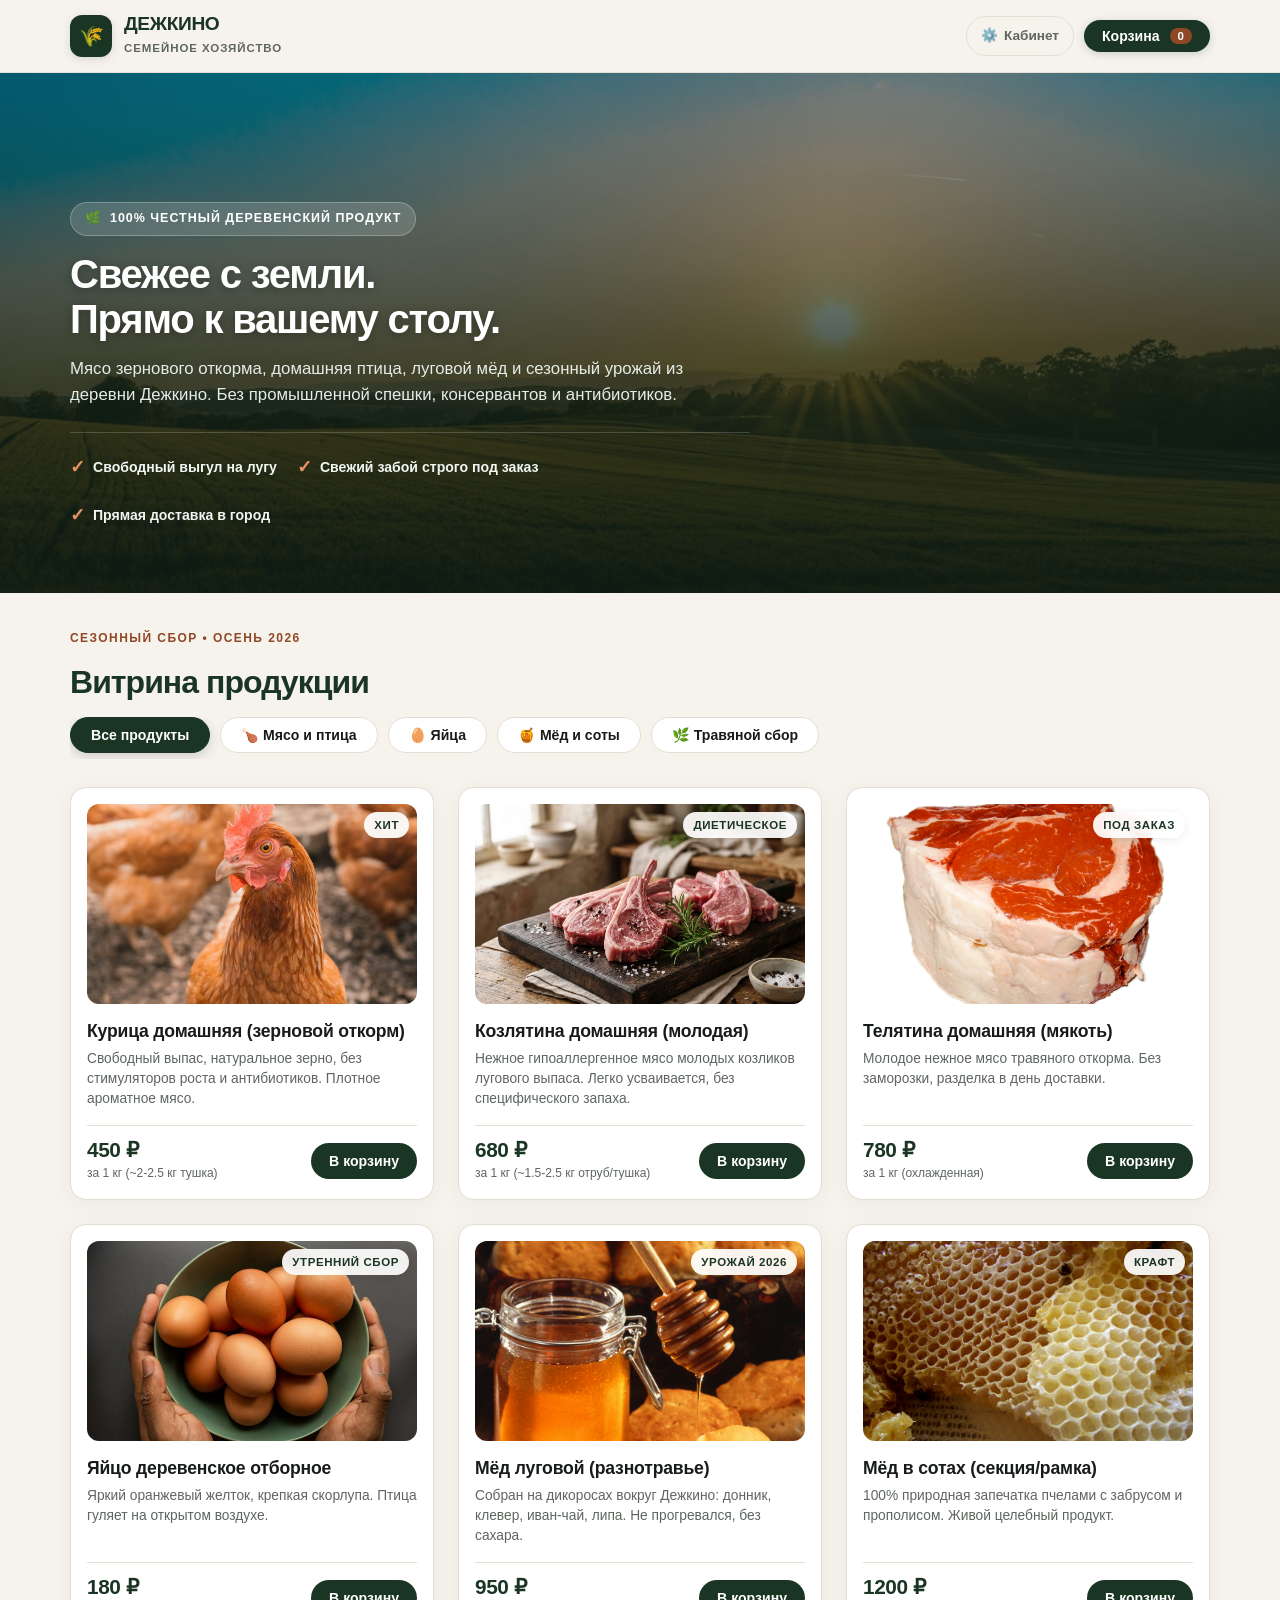
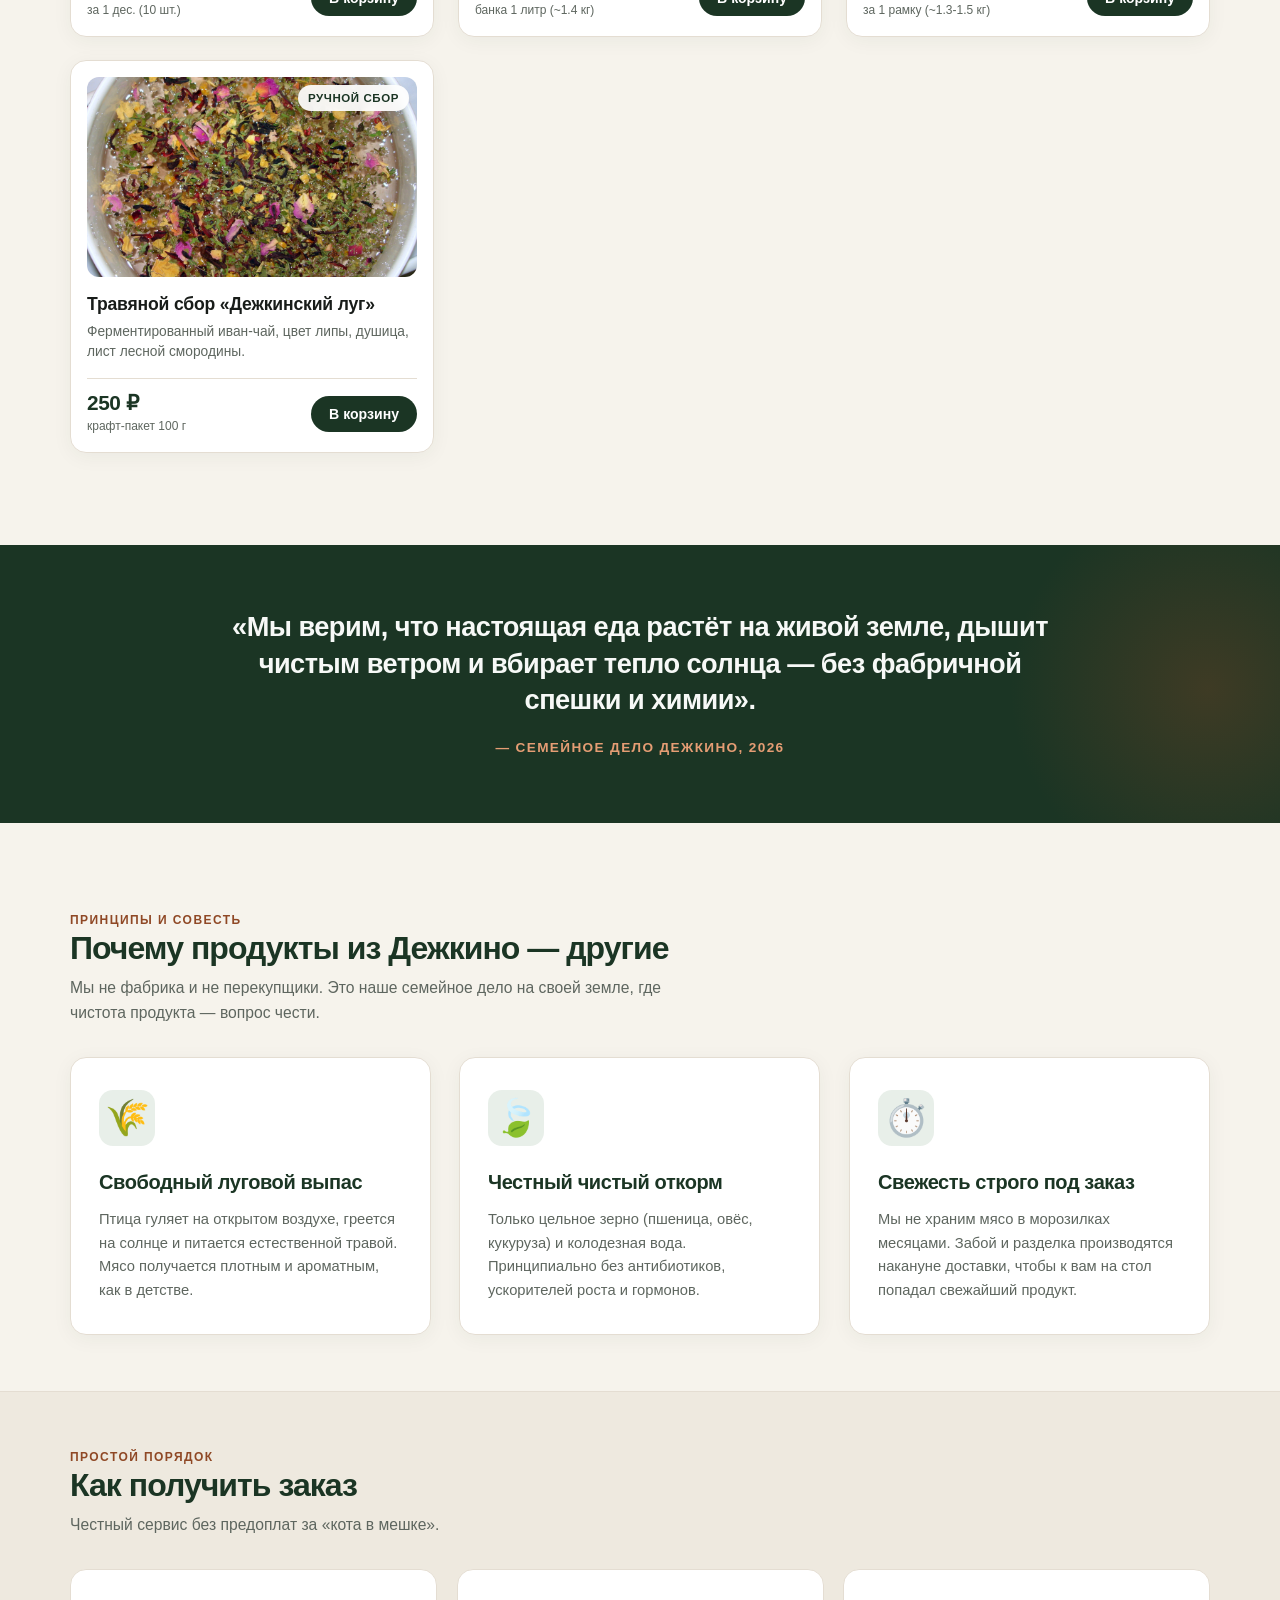
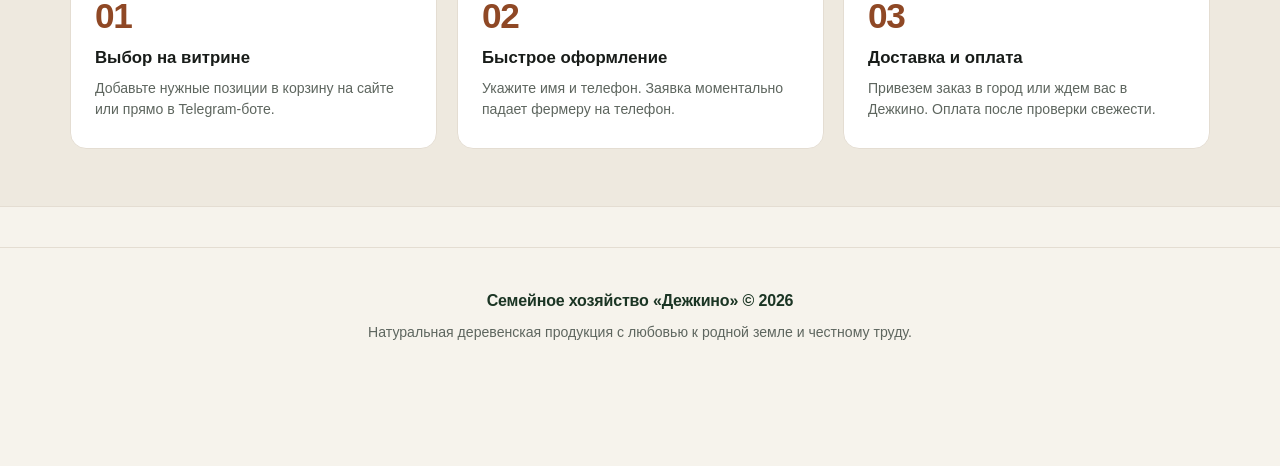
==== web/index.html @ b7413b67 "feat: launch Dezhkino MVP (Patagonia aesthetic, Telegram Mini App, Farmer Admin)" ====
<!DOCTYPE html>
<html lang="ru">
<head>
  <meta charset="UTF-8">
  <meta name="viewport" content="width=device-width, initial-scale=1.0, viewport-fit=cover">
  <title>Семейное хозяйство «Дежкино» — Натуральные фермерские продукты</title>
  
  <!-- Telegram WebApp SDK -->
  <script src="https://telegram.org/js/telegram-web-app.js"></script>

  <!-- Стили -->
  <link rel="stylesheet" href="css/style.css?v=3">
</head>
<body>

  <!-- Шапка -->
  <header class="header">
    <div class="container header-inner">
      <a href="#" class="logo">
        <div class="logo-icon">🌾</div>
        <div class="logo-text">
          <h1>Дежкино</h1>
          <span>Семейное хозяйство</span>
        </div>
      </a>

      <div class="header-actions">
        <a href="admin.html" class="header-admin-btn" title="Управление витриной (для владельца)">
          <span>⚙️</span>
          <span class="admin-btn-text">Кабинет</span>
        </a>

        <button id="headerCartBtn" class="header-cart-btn" aria-label="Открыть корзину">
          <span>Корзина</span>
          <span id="headerCartCount" class="cart-counter">0</span>
        </button>
      </div>
    </div>
  </header>

  <!-- Главный экран (Hero в стиле Patagonia: Full-bleed Edge-to-Edge) -->
  <section class="hero reveal">
    <div class="hero-card">
      <img src="images/hero-farm.jpg" alt="Фермерские просторы хозяйства Дежкино" class="hero-bg" loading="eager">
      <div class="hero-overlay"></div>
      <div class="container hero-container">
        <div class="hero-content">
          <div class="hero-tag">
            <span>🌿</span> 100% честный деревенский продукт
          </div>
          <h2 class="hero-title">Свежее с земли.<br>Прямо к вашему столу.</h2>
          <p class="hero-subtitle">
            Мясо зернового откорма, домашняя птица, луговой мёд и сезонный урожай из деревни Дежкино. 
            Без промышленной спешки, консервантов и антибиотиков.
          </p>

          <div class="hero-features">
            <div class="feature-pill">
              <span class="feature-icon">✓</span> Свободный выгул на лугу
            </div>
            <div class="feature-pill">
              <span class="feature-icon">✓</span> Свежий забой строго под заказ
            </div>
            <div class="feature-pill">
              <span class="feature-icon">✓</span> Прямая доставка в город
            </div>
          </div>
        </div>
      </div>
    </div>
  </section>

  <!-- Каталог продукции -->
  <main class="catalog-section">
    <div class="container">
      <div class="catalog-header reveal">
        <span class="section-label">Сезонный сбор • Осень 2026</span>
        <h2 class="section-title">Витрина продукции</h2>
        <nav id="categoriesNav" class="categories-nav" aria-label="Категории товаров">
          <!-- Генерируется через JS -->
        </nav>
      </div>

      <!-- Сетка карточек товаров -->
      <div id="productsGrid" class="products-grid">
        <!-- Генерируется через JS -->
      </div>
    </div>
  </main>

  <!-- Манифест Дежкино (Patagonia Activism Quote Banner) -->
  <section class="manifesto-section reveal">
    <div class="container">
      <div class="manifesto-inner">
        <blockquote class="manifesto-quote">
          «Мы верим, что настоящая еда растёт на живой земле, дышит чистым ветром и вбирает тепло солнца — без фабричной спешки и химии».
        </blockquote>
        <div class="manifesto-author">— Семейное дело Дежкино, 2026</div>
      </div>
    </div>
  </section>

  <!-- Секция ценностей и принципов -->
  <section class="story-section">
    <div class="container">
      <div class="reveal">
        <span class="section-label">Принципы и совесть</span>
        <h2 class="section-title">Почему продукты из Дежкино — другие</h2>
        <p style="color: var(--text-muted); max-width: 640px; margin-top: 8px; font-size: 0.98rem;">
          Мы не фабрика и не перекупщики. Это наше семейное дело на своей земле, где чистота продукта — вопрос чести.
        </p>
      </div>

      <div class="story-grid">
        <div class="story-card reveal reveal-delay-1">
          <div class="story-card-icon">🌾</div>
          <h3 class="story-card-title">Свободный луговой выпас</h3>
          <p class="story-card-text">
            Птица гуляет на открытом воздухе, греется на солнце и питается естественной травой. Мясо получается плотным и ароматным, как в детстве.
          </p>
        </div>

        <div class="story-card reveal reveal-delay-2">
          <div class="story-card-icon">🍃</div>
          <h3 class="story-card-title">Честный чистый откорм</h3>
          <p class="story-card-text">
            Только цельное зерно (пшеница, овёс, кукуруза) и колодезная вода. Принципиально без антибиотиков, ускорителей роста и гормонов.
          </p>
        </div>

        <div class="story-card reveal reveal-delay-3">
          <div class="story-card-icon">⏱️</div>
          <h3 class="story-card-title">Свежесть строго под заказ</h3>
          <p class="story-card-text">
            Мы не храним мясо в морозилках месяцами. Забой и разделка производятся накануне доставки, чтобы к вам на стол попадал свежайший продукт.
          </p>
        </div>
      </div>
    </div>
  </section>

  <!-- Секция шагов заказа -->
  <section class="story-section" style="background: var(--bg-surface-warm); border-top: 1px solid var(--border-subtle); border-bottom: 1px solid var(--border-subtle);">
    <div class="container">
      <div class="reveal">
        <span class="section-label">Простой порядок</span>
        <h2 class="section-title">Как получить заказ</h2>
        <p style="color: var(--text-muted); max-width: 620px; margin-top: 8px; font-size: 0.98rem;">
          Честный сервис без предоплат за «кота в мешке».
        </p>
      </div>

      <div class="steps-grid">
        <div class="step-card reveal reveal-delay-1">
          <div class="step-number">01</div>
          <h3 class="step-title">Выбор на витрине</h3>
          <p class="step-desc">Добавьте нужные позиции в корзину на сайте или прямо в Telegram-боте.</p>
        </div>

        <div class="step-card reveal reveal-delay-2">
          <div class="step-number">02</div>
          <h3 class="step-title">Быстрое оформление</h3>
          <p class="step-desc">Укажите имя и телефон. Заявка моментально падает фермеру на телефон.</p>
        </div>

        <div class="step-card reveal reveal-delay-3">
          <div class="step-number">03</div>
          <h3 class="step-title">Доставка и оплата</h3>
          <p class="step-desc">Привезем заказ в город или ждем вас в Дежкино. Оплата после проверки свежести.</p>
        </div>
      </div>
    </div>
  </section>

  <!-- Футер -->
  <footer style="margin-top: 40px; border-top: 1px solid var(--border-subtle); padding: 40px 0 32px; text-align: center; color: var(--text-muted); font-size: 0.88rem;">
    <div class="container">
      <p style="font-weight: 800; font-size: 1rem; color: var(--color-forest); margin-bottom: 8px; letter-spacing: -0.01em;">Семейное хозяйство «Дежкино» © 2026</p>
      <p>Натуральная деревенская продукция с любовью к родной земле и честному труду.</p>
    </div>
  </footer>

  <!-- Плавающая полоса корзины для мобильных -->
  <div id="stickyCartBar" class="sticky-cart-bar">
    <div class="sticky-cart-info">
      <span id="stickyCartItems" class="sticky-cart-title">0 товаров</span>
      <span class="sticky-cart-meta">Нажмите, чтобы оформить</span>
    </div>
    <div id="stickyCartTotal" class="sticky-cart-action">
      0 ₽ →
    </div>
  </div>

  <!-- Модальное окно корзины и заказа -->
  <div id="cartModal" class="modal-overlay">
    <div class="modal-content">
      <div class="modal-header">
        <h3 class="modal-title">Ваш заказ</h3>
        <button id="modalCloseBtn" class="modal-close" aria-label="Закрыть">&times;</button>
      </div>

      <div class="modal-body">
        <div style="font-size: 0.8rem; color: #224229; background: #eaf1eb; border: 1px solid #d0e2d3; padding: 10px 14px; border-radius: var(--radius-sm); margin-bottom: 16px; line-height: 1.4;">
          ⚖️ <b>Весовой товар:</b> итоговая стоимость птицы и мяса рассчитывается при взвешивании перед доставкой. Оплата строго по факту получения!
        </div>

        <div id="cartItemsList" class="cart-items-list">
          <!-- Список выбранных позиций -->
        </div>

        <form id="checkoutForm" class="checkout-form">
          <div class="form-group">
            <label for="clientName">Ваше имя</label>
            <input type="text" id="clientName" class="form-input" placeholder="Как к вам обращаться" required>
          </div>

          <div class="form-group">
            <label for="clientPhone">Телефон для связи</label>
            <input type="tel" id="clientPhone" inputmode="tel" class="form-input" placeholder="+7 (___) ___-__-__" required>
          </div>

          <div class="form-group">
            <label for="clientAddress">Адрес доставки или самовывоз</label>
            <input type="text" id="clientAddress" class="form-input" placeholder="Город, улица, дом (или самовывоз из Дежкино)" required>
          </div>

          <div class="form-group">
            <label for="clientComment">Комментарий или пожелания</label>
            <input type="text" id="clientComment" class="form-input" placeholder="Например: разделать на части, привезти в субботу">
          </div>
        </form>
      </div>

      <div class="modal-footer">
        <div class="cart-total-row">
          <span>Сумма заказа:</span>
          <span id="cartModalTotal" style="color: var(--color-forest);">0 ₽</span>
        </div>
        <button type="submit" form="checkoutForm" class="submit-order-btn">
          Подтвердить заказ
        </button>
      </div>
    </div>
  </div>

  <!-- Модальное окно успешного заказа -->
  <div id="successModal" class="modal-overlay">
    <div class="modal-content" style="max-width: 440px; text-align: center; padding: 32px 24px;">
      <div style="font-size: 56px; margin-bottom: 12px;">🎉</div>
      <h3 style="font-size: 1.4rem; font-weight: 800; color: var(--color-forest); margin-bottom: 8px;">Заказ успешно принят!</h3>
      <p style="color: var(--text-muted); font-size: 0.92rem; line-height: 1.5; margin-bottom: 20px;">
        Спасибо, <b id="successClientName">клиент</b>!<br>
        Ваша заявка на сумму ориентировочно <b id="successOrderTotal" style="color: var(--color-forest);">0 ₽</b> передана в хозяйство «Дежкино». Мы свяжемся с вами для подтверждения времени доставки.
      </p>
      <button onclick="document.getElementById('successModal').classList.remove('open')" class="submit-order-btn" style="width: 100%;">
        Отлично, понятно
      </button>
    </div>
  </div>

  <!-- Скрипты -->
  <script src="js/products.js?v=9"></script>
  <script src="js/app.js?v=9"></script>
</body>
</html>
---- web/css/style.css ----
/* ==========================================================================
   Хозяйство Дежкино — Patagonia Inspired Craft Earth UI
   Стиль: Натуральный, кинематографичный, премиальный крафт.
   Цвета: Мягкие землистые, льняные, глубокий хвойный, теплый каштан/терракота.
   ========================================================================== */

:root {
  /* Палитра в стиле Patagonia / Earth Minimal */
  --bg-primary: #f6f3ec;          /* Теплый лен / пергамент */
  --bg-surface: #ffffff;          /* Чистый молочный для карточек */
  --bg-surface-warm: #eee9df;     /* Мягкий песочный акцент */
  --bg-surface-tint: #e8efe9;     /* Светло-хвойный оттенок */

  --color-forest: #1b3524;        /* Глубокий патагонийский еловый */
  --color-forest-dark: #122418;   /* Темная чаща */
  --color-forest-light: #2c543a;
  
  --color-earth: #8f4825;         /* Натуральная терракота / глина */
  --color-earth-hover: #75391c;
  
  --text-main: #181c19;           /* Мягкий графитовый (не ядовито-черный) */
  --text-muted: #5e665f;          /* Приглушенный полевой серо-зеленый */
  --text-light: #8d968e;

  --border-subtle: #e4ddd2;       /* Деликатные естественные границы */
  --border-focus: #1b3524;

  --radius-sm: 8px;
  --radius-md: 16px;
  --radius-lg: 24px;
  --radius-full: 9999px;

  --shadow-subtle: 0 4px 20px rgba(27, 53, 36, 0.05);
  --shadow-hover: 0 12px 32px rgba(27, 53, 36, 0.10);
  --shadow-modal: 0 24px 60px rgba(18, 36, 24, 0.22);

  --font-sans: -apple-system, BlinkMacSystemFont, "Segoe UI", Roboto, "Helvetica Neue", Arial, sans-serif;
  --ease-patagonia: cubic-bezier(0.16, 1, 0.3, 1);
  --duration-smooth: 0.5s;
}

/* Telegram theme compatibility */
body.in-telegram {
  --bg-primary: var(--tg-theme-bg-color, #f6f3ec);
  --text-main: var(--tg-theme-text-color, #181c19);
  --bg-surface: var(--tg-theme-secondary-bg-color, #ffffff);
}

* {
  box-sizing: border-box;
  margin: 0;
  padding: 0;
}

html {
  scroll-behavior: smooth;
}

body {
  font-family: var(--font-sans);
  background-color: var(--bg-primary);
  color: var(--text-main);
  line-height: 1.6;
  -webkit-font-smoothing: antialiased;
  padding-bottom: 90px;
  overflow-x: hidden;
}

.container {
  width: 100%;
  max-width: 1180px;
  margin: 0 auto;
  padding: 0 20px;
}

/* --------------------------------------------------------------------------
   Плавные анимации выскакивания (Scroll Reveal в стиле Patagonia)
   -------------------------------------------------------------------------- */
.reveal {
  opacity: 0;
  transform: translateY(28px);
  transition: opacity var(--duration-smooth) var(--ease-patagonia), 
              transform var(--duration-smooth) var(--ease-patagonia);
  will-change: opacity, transform;
}

.reveal.is-visible {
  opacity: 1;
  transform: translateY(0);
}

.reveal-delay-1 { transition-delay: 0.08s; }
.reveal-delay-2 { transition-delay: 0.16s; }
.reveal-delay-3 { transition-delay: 0.24s; }

/* --------------------------------------------------------------------------
   Шапка (Минималистичная, полупрозрачная со стеклянным размытием)
   -------------------------------------------------------------------------- */
.header {
  position: sticky;
  top: 0;
  z-index: 50;
  background: rgba(246, 243, 236, 0.88);
  backdrop-filter: blur(12px);
  -webkit-backdrop-filter: blur(12px);
  border-bottom: 1px solid rgba(228, 221, 210, 0.8);
  transition: all 0.3s ease;
}

.header-inner {
  display: flex;
  align-items: center;
  justify-content: space-between;
  height: 72px;
}

.logo {
  display: flex;
  align-items: center;
  gap: 12px;
  text-decoration: none;
  color: inherit;
  transition: transform 0.2s ease;
}

.logo:hover {
  transform: scale(1.01);
}

.logo-icon {
  width: 42px;
  height: 42px;
  background: var(--color-forest);
  color: #fff;
  border-radius: 12px;
  display: flex;
  align-items: center;
  justify-content: center;
  font-size: 20px;
  box-shadow: 0 2px 8px rgba(27, 53, 36, 0.15);
}

.logo-text h1 {
  font-size: 1.2rem;
  font-weight: 800;
  letter-spacing: -0.02em;
  color: var(--color-forest);
  line-height: 1.1;
  text-transform: uppercase;
}

.logo-text span {
  font-size: 0.72rem;
  font-weight: 600;
  color: var(--text-muted);
  text-transform: uppercase;
  letter-spacing: 0.08em;
}

.header-actions {
  display: flex;
  align-items: center;
  gap: 10px;
}

.header-admin-btn {
  background: transparent;
  border: 1px solid var(--border-subtle);
  border-radius: var(--radius-full);
  padding: 8px 14px;
  display: flex;
  align-items: center;
  gap: 6px;
  text-decoration: none;
  font-weight: 600;
  font-size: 0.85rem;
  color: var(--text-muted);
  transition: all 0.2s ease;
}

.header-admin-btn:hover {
  color: var(--color-forest);
  border-color: var(--color-forest);
  background: var(--bg-surface-warm);
}

.header-cart-btn {
  background: var(--color-forest);
  color: #ffffff;
  border: none;
  border-radius: var(--radius-full);
  padding: 8px 18px;
  display: flex;
  align-items: center;
  gap: 10px;
  cursor: pointer;
  font-weight: 700;
  font-size: 0.88rem;
  transition: all 0.25s var(--ease-patagonia);
  box-shadow: 0 2px 8px rgba(27, 53, 36, 0.2);
}

.header-cart-btn:hover {
  background: var(--color-forest-dark);
  transform: translateY(-1px);
  box-shadow: 0 4px 12px rgba(27, 53, 36, 0.28);
}

.cart-counter {
  background: var(--color-earth);
  color: #fff;
  font-size: 0.72rem;
  font-weight: 800;
  padding: 2px 8px;
  border-radius: var(--radius-full);
}

/* --------------------------------------------------------------------------
   Hero Section (Patagonia Full-bleed Edge-to-Edge Banner)
   -------------------------------------------------------------------------- */
.hero {
  padding: 0;
  margin: 0;
  width: 100%;
}

.hero-card {
  position: relative;
  border-radius: 0;
  overflow: hidden;
  min-height: 520px;
  display: flex;
  align-items: flex-end;
  padding: 80px 0 64px;
  box-shadow: none;
  width: 100%;
}

.hero-container {
  position: relative;
  z-index: 2;
  width: 100%;
}

.hero-bg {
  position: absolute;
  inset: 0;
  width: 100%;
  height: 100%;
  object-fit: cover;
  transition: transform 1.2s var(--ease-patagonia);
}

.hero-card:hover .hero-bg {
  transform: scale(1.03);
}

.hero-overlay {
  position: absolute;
  inset: 0;
  background: linear-gradient(
    180deg, 
    rgba(18, 36, 24, 0.25) 0%, 
    rgba(18, 36, 24, 0.75) 55%, 
    rgba(14, 28, 19, 0.94) 100%
  );
}

.hero-content {
  position: relative;
  z-index: 2;
  color: #ffffff;
  max-width: 680px;
}

.hero-tag {
  display: inline-flex;
  align-items: center;
  gap: 8px;
  background: rgba(255, 255, 255, 0.15);
  backdrop-filter: blur(8px);
  border: 1px solid rgba(255, 255, 255, 0.25);
  padding: 6px 14px;
  border-radius: var(--radius-full);
  font-size: 0.78rem;
  font-weight: 700;
  text-transform: uppercase;
  letter-spacing: 0.08em;
  margin-bottom: 16px;
}

.hero-title {
  font-size: 2.5rem;
  font-weight: 900;
  line-height: 1.12;
  letter-spacing: -0.03em;
  margin-bottom: 14px;
  text-shadow: 0 2px 10px rgba(0, 0, 0, 0.3);
}

.hero-subtitle {
  font-size: 1.05rem;
  color: #e4ece6;
  line-height: 1.55;
  margin-bottom: 24px;
  font-weight: 400;
}

.hero-features {
  display: flex;
  flex-wrap: wrap;
  gap: 20px;
  border-top: 1px solid rgba(255, 255, 255, 0.18);
  padding-top: 20px;
}

.feature-pill {
  display: flex;
  align-items: center;
  gap: 8px;
  font-size: 0.88rem;
  font-weight: 600;
  color: #f1f6f2;
}

.feature-icon {
  color: #e89567;
  font-size: 1.1rem;
}

/* --------------------------------------------------------------------------
   Каталог продукции (Элегантная сетка карточек)
   -------------------------------------------------------------------------- */
.catalog-section {
  padding: 36px 0 60px;
}

.catalog-header {
  display: flex;
  flex-direction: column;
  gap: 16px;
  margin-bottom: 28px;
}

.section-label {
  font-size: 0.75rem;
  font-weight: 800;
  text-transform: uppercase;
  letter-spacing: 0.12em;
  color: var(--color-earth);
  display: block;
}

.section-title {
  font-size: 2rem;
  font-weight: 900;
  letter-spacing: -0.03em;
  color: var(--color-forest);
  line-height: 1.15;
}

.categories-nav {
  display: flex;
  gap: 10px;
  overflow-x: auto;
  padding-bottom: 6px;
  scrollbar-width: none;
}
.categories-nav::-webkit-scrollbar { display: none; }

.category-btn {
  background: var(--bg-surface);
  border: 1px solid var(--border-subtle);
  color: var(--text-main);
  padding: 9px 20px;
  border-radius: var(--radius-full);
  font-size: 0.88rem;
  font-weight: 700;
  white-space: nowrap;
  cursor: pointer;
  transition: all 0.25s var(--ease-patagonia);
}

.category-btn:hover {
  border-color: var(--color-forest);
  background: var(--bg-surface-warm);
}

.category-btn.active {
  background: var(--color-forest);
  color: #ffffff;
  border-color: var(--color-forest);
  box-shadow: 0 4px 12px rgba(27, 53, 36, 0.18);
}

/* Сетка карточек */
.products-grid {
  display: grid;
  grid-template-columns: repeat(auto-fill, minmax(270px, 1fr));
  gap: 24px;
}

.product-card {
  background: var(--bg-surface);
  border: 1px solid var(--border-subtle);
  border-radius: var(--radius-md);
  padding: 16px;
  display: flex;
  flex-direction: column;
  transition: all 0.35s var(--ease-patagonia);
  position: relative;
  box-shadow: var(--shadow-subtle);
}

.product-card:hover {
  transform: translateY(-4px);
  box-shadow: var(--shadow-hover);
  border-color: #cbcfc9;
}

.product-badge {
  position: absolute;
  top: 24px;
  right: 24px;
  background: rgba(255, 255, 255, 0.92);
  backdrop-filter: blur(6px);
  color: var(--color-forest);
  font-size: 0.72rem;
  font-weight: 800;
  text-transform: uppercase;
  letter-spacing: 0.05em;
  padding: 4px 10px;
  border-radius: var(--radius-full);
  box-shadow: 0 2px 8px rgba(0,0,0,0.08);
  z-index: 5;
}

.product-visual {
  height: 200px;
  background: var(--bg-surface-warm);
  border-radius: 12px;
  overflow: hidden;
  position: relative;
  margin-bottom: 16px;
}

.product-visual img {
  width: 100%;
  height: 100%;
  object-fit: cover;
  transition: transform 0.6s var(--ease-patagonia);
}

.product-card:hover .product-visual img {
  transform: scale(1.05);
}

.product-title {
  font-size: 1.1rem;
  font-weight: 800;
  color: var(--text-main);
  letter-spacing: -0.01em;
  margin-bottom: 6px;
  line-height: 1.3;
}

.product-desc {
  font-size: 0.86rem;
  color: var(--text-muted);
  line-height: 1.45;
  margin-bottom: 16px;
  flex-grow: 1;
}

.product-footer {
  display: flex;
  align-items: center;
  justify-content: space-between;
  border-top: 1px solid var(--border-subtle);
  padding-top: 14px;
  margin-top: auto;
}

.product-price {
  display: flex;
  flex-direction: column;
}

.price-val {
  font-size: 1.3rem;
  font-weight: 900;
  color: var(--color-forest);
  line-height: 1;
  letter-spacing: -0.02em;
}

.price-unit {
  font-size: 0.75rem;
  color: var(--text-muted);
  margin-top: 3px;
  font-weight: 500;
}

.add-to-cart-btn {
  background: var(--color-forest);
  color: #fff;
  border: none;
  padding: 10px 18px;
  border-radius: var(--radius-full);
  font-weight: 700;
  font-size: 0.88rem;
  cursor: pointer;
  transition: all 0.25s var(--ease-patagonia);
}

.add-to-cart-btn:hover {
  background: var(--color-forest-dark);
  transform: scale(1.02);
}

.qty-control {
  display: none;
  align-items: center;
  background: var(--bg-surface-warm);
  border-radius: var(--radius-full);
  padding: 3px 6px;
  gap: 6px;
}

.qty-control.active {
  display: flex;
}

.qty-btn {
  width: 28px;
  height: 28px;
  background: var(--bg-surface);
  border: 1px solid var(--border-subtle);
  border-radius: 50%;
  font-weight: 700;
  font-size: 1rem;
  cursor: pointer;
  display: flex;
  align-items: center;
  justify-content: center;
  transition: all 0.15s ease;
}

.qty-btn:hover {
  background: var(--color-forest);
  color: #fff;
  border-color: var(--color-forest);
}

.qty-val {
  min-width: 24px;
  text-align: center;
  font-weight: 800;
  font-size: 0.95rem;
  color: var(--color-forest);
}

/* --------------------------------------------------------------------------
   Манифест Дежкино (Patagonia Activism Quote Banner)
   -------------------------------------------------------------------------- */
.manifesto-section {
  background: var(--color-forest);
  color: #ffffff;
  padding: 64px 0;
  position: relative;
  overflow: hidden;
  margin: 32px 0;
}

.manifesto-section::before {
  content: "";
  position: absolute;
  top: -20%;
  right: -10%;
  width: 400px;
  height: 400px;
  background: radial-gradient(circle, rgba(143, 72, 37, 0.3) 0%, transparent 70%);
  pointer-events: none;
}

.manifesto-inner {
  max-width: 840px;
  margin: 0 auto;
  text-align: center;
  position: relative;
  z-index: 2;
}

.manifesto-quote {
  font-size: 1.7rem;
  font-weight: 800;
  line-height: 1.35;
  letter-spacing: -0.02em;
  margin-bottom: 18px;
  color: #f7f9f7;
}

.manifesto-author {
  font-size: 0.85rem;
  font-weight: 700;
  text-transform: uppercase;
  letter-spacing: 0.1em;
  color: #e59d74;
}

/* --------------------------------------------------------------------------
   Секция «Ценности и Принципы» (Редакционный стиль Patagonia)
   -------------------------------------------------------------------------- */
.story-section {
  padding: 56px 0;
}

.story-grid {
  display: grid;
  grid-template-columns: repeat(auto-fit, minmax(300px, 1fr));
  gap: 28px;
  margin-top: 32px;
}

.story-card {
  background: var(--bg-surface);
  border: 1px solid var(--border-subtle);
  border-radius: var(--radius-md);
  padding: 32px 28px;
  transition: all 0.35s var(--ease-patagonia);
  box-shadow: var(--shadow-subtle);
  display: flex;
  flex-direction: column;
}

.story-card:hover {
  transform: translateY(-4px);
  box-shadow: var(--shadow-hover);
  border-color: var(--color-forest);
}

.story-card-icon {
  font-size: 36px;
  width: 56px;
  height: 56px;
  background: var(--bg-surface-tint);
  border-radius: 14px;
  display: flex;
  align-items: center;
  justify-content: center;
  margin-bottom: 20px;
}

.story-card-title {
  font-size: 1.25rem;
  font-weight: 800;
  color: var(--color-forest);
  margin-bottom: 10px;
  letter-spacing: -0.02em;
}

.story-card-text {
  font-size: 0.92rem;
  color: var(--text-muted);
  line-height: 1.6;
}

/* Шаги получения заказа */
.steps-grid {
  display: grid;
  grid-template-columns: repeat(auto-fit, minmax(260px, 1fr));
  gap: 20px;
  margin-top: 32px;
}

.step-card {
  background: var(--bg-surface);
  border: 1px solid var(--border-subtle);
  border-radius: var(--radius-md);
  padding: 28px 24px;
  transition: all 0.3s ease;
}

.step-card:hover {
  border-color: var(--color-earth);
  transform: translateY(-2px);
}

.step-number {
  font-size: 2.2rem;
  font-weight: 900;
  color: var(--color-earth);
  line-height: 1;
  margin-bottom: 12px;
  letter-spacing: -0.04em;
}

.step-title {
  font-weight: 800;
  font-size: 1.05rem;
  color: var(--text-main);
  margin-bottom: 6px;
}

.step-desc {
  font-size: 0.88rem;
  color: var(--text-muted);
  line-height: 1.5;
}

/* --------------------------------------------------------------------------
   Плавая полоса корзины и Модальные окна (Bottom Sheet)
   -------------------------------------------------------------------------- */
.sticky-cart-bar {
  position: fixed;
  bottom: 20px;
  left: 20px;
  right: 20px;
  max-width: 520px;
  margin: 0 auto;
  background: var(--color-forest-dark);
  color: #fff;
  border-radius: var(--radius-full);
  padding: 14px 22px;
  display: none;
  align-items: center;
  justify-content: space-between;
  box-shadow: var(--shadow-modal);
  z-index: 60;
  cursor: pointer;
  border: 1px solid rgba(255, 255, 255, 0.15);
  transition: transform 0.25s var(--ease-patagonia);
}

.sticky-cart-bar:hover {
  transform: translateY(-2px);
}

.sticky-cart-bar.visible {
  display: flex;
  animation: slideUp 0.35s var(--ease-patagonia);
}

.sticky-cart-title {
  font-weight: 800;
  font-size: 0.95rem;
}

.sticky-cart-meta {
  font-size: 0.78rem;
  color: #ccd7cf;
}

.sticky-cart-action {
  background: var(--color-earth);
  color: #fff;
  padding: 8px 18px;
  border-radius: var(--radius-full);
  font-weight: 800;
  font-size: 0.92rem;
}

/* Модалка оформления */
.modal-overlay {
  position: fixed;
  inset: 0;
  background: rgba(18, 36, 24, 0.65);
  backdrop-filter: blur(8px);
  -webkit-backdrop-filter: blur(8px);
  z-index: 100;
  display: none;
  align-items: flex-end;
  justify-content: center;
  opacity: 0;
  transition: opacity 0.3s ease;
}

.modal-overlay.open {
  display: flex;
  opacity: 1;
}

.modal-content {
  background: var(--bg-surface);
  width: 100%;
  max-width: 560px;
  border-radius: var(--radius-lg) var(--radius-lg) 0 0;
  max-height: 90vh;
  display: flex;
  flex-direction: column;
  box-shadow: var(--shadow-modal);
  animation: slideUp 0.35s var(--ease-patagonia);
}

@media (min-width: 640px) {
  .modal-overlay { align-items: center; padding: 20px; }
  .modal-content { border-radius: var(--radius-lg); }
}

.modal-header {
  padding: 20px 24px;
  border-bottom: 1px solid var(--border-subtle);
  display: flex;
  align-items: center;
  justify-content: space-between;
}

.modal-title {
  font-size: 1.25rem;
  font-weight: 900;
  color: var(--color-forest);
  letter-spacing: -0.02em;
}

.modal-close {
  background: transparent;
  border: none;
  font-size: 1.6rem;
  line-height: 1;
  color: var(--text-muted);
  cursor: pointer;
  padding: 4px;
  transition: color 0.15s ease;
}
.modal-close:hover { color: var(--text-main); }

.modal-body {
  padding: 24px;
  overflow-y: auto;
}

.checkout-form {
  display: flex;
  flex-direction: column;
  gap: 16px;
  background: var(--bg-primary);
  padding: 20px;
  border-radius: var(--radius-md);
  margin-top: 16px;
}

.form-group label {
  display: block;
  font-size: 0.78rem;
  font-weight: 800;
  text-transform: uppercase;
  color: var(--text-muted);
  margin-bottom: 6px;
  letter-spacing: 0.04em;
}

.form-input {
  width: 100%;
  padding: 12px 16px;
  background: var(--bg-surface);
  border: 1px solid var(--border-subtle);
  border-radius: var(--radius-sm);
  font-size: 0.95rem;
  font-family: inherit;
  color: var(--text-main);
  outline: none;
  transition: all 0.2s ease;
}

.form-input:focus {
  border-color: var(--color-forest);
  box-shadow: 0 0 0 3px rgba(27, 53, 36, 0.12);
}

.modal-footer {
  padding: 20px 24px;
  border-top: 1px solid var(--border-subtle);
  background: var(--bg-surface);
  display: flex;
  flex-direction: column;
  gap: 12px;
}

.cart-total-row {
  display: flex;
  justify-content: space-between;
  align-items: center;
  font-size: 1.25rem;
  font-weight: 900;
}

.submit-order-btn {
  background: var(--color-earth);
  color: #fff;
  border: none;
  padding: 16px;
  border-radius: var(--radius-full);
  font-size: 1rem;
  font-weight: 800;
  cursor: pointer;
  transition: all 0.25s var(--ease-patagonia);
  text-align: center;
  box-shadow: 0 4px 14px rgba(143, 72, 37, 0.25);
}

.submit-order-btn:hover {
  background: var(--color-earth-hover);
  transform: translateY(-1px);
}

/* Подвал */
.footer {
  margin-top: 60px;
  border-top: 1px solid var(--border-subtle);
  padding: 40px 0 30px;
  text-align: center;
  color: var(--text-muted);
  font-size: 0.88rem;
}

.footer-brand {
  font-weight: 800;
  font-size: 1rem;
  color: var(--color-forest);
  margin-bottom: 6px;
  text-transform: uppercase;
  letter-spacing: 0.05em;
}

@keyframes slideUp {
  from {
    transform: translateY(30px);
    opacity: 0;
  }
  to {
    transform: translateY(0);
    opacity: 1;
  }
}

@media (max-width: 640px) {
  .hero-card { min-height: 420px; padding: 48px 0 36px; border-radius: 0; }
  .hero-title { font-size: 1.85rem; }
  .section-title { font-size: 1.6rem; }
  .manifesto-quote { font-size: 1.25rem; }
}
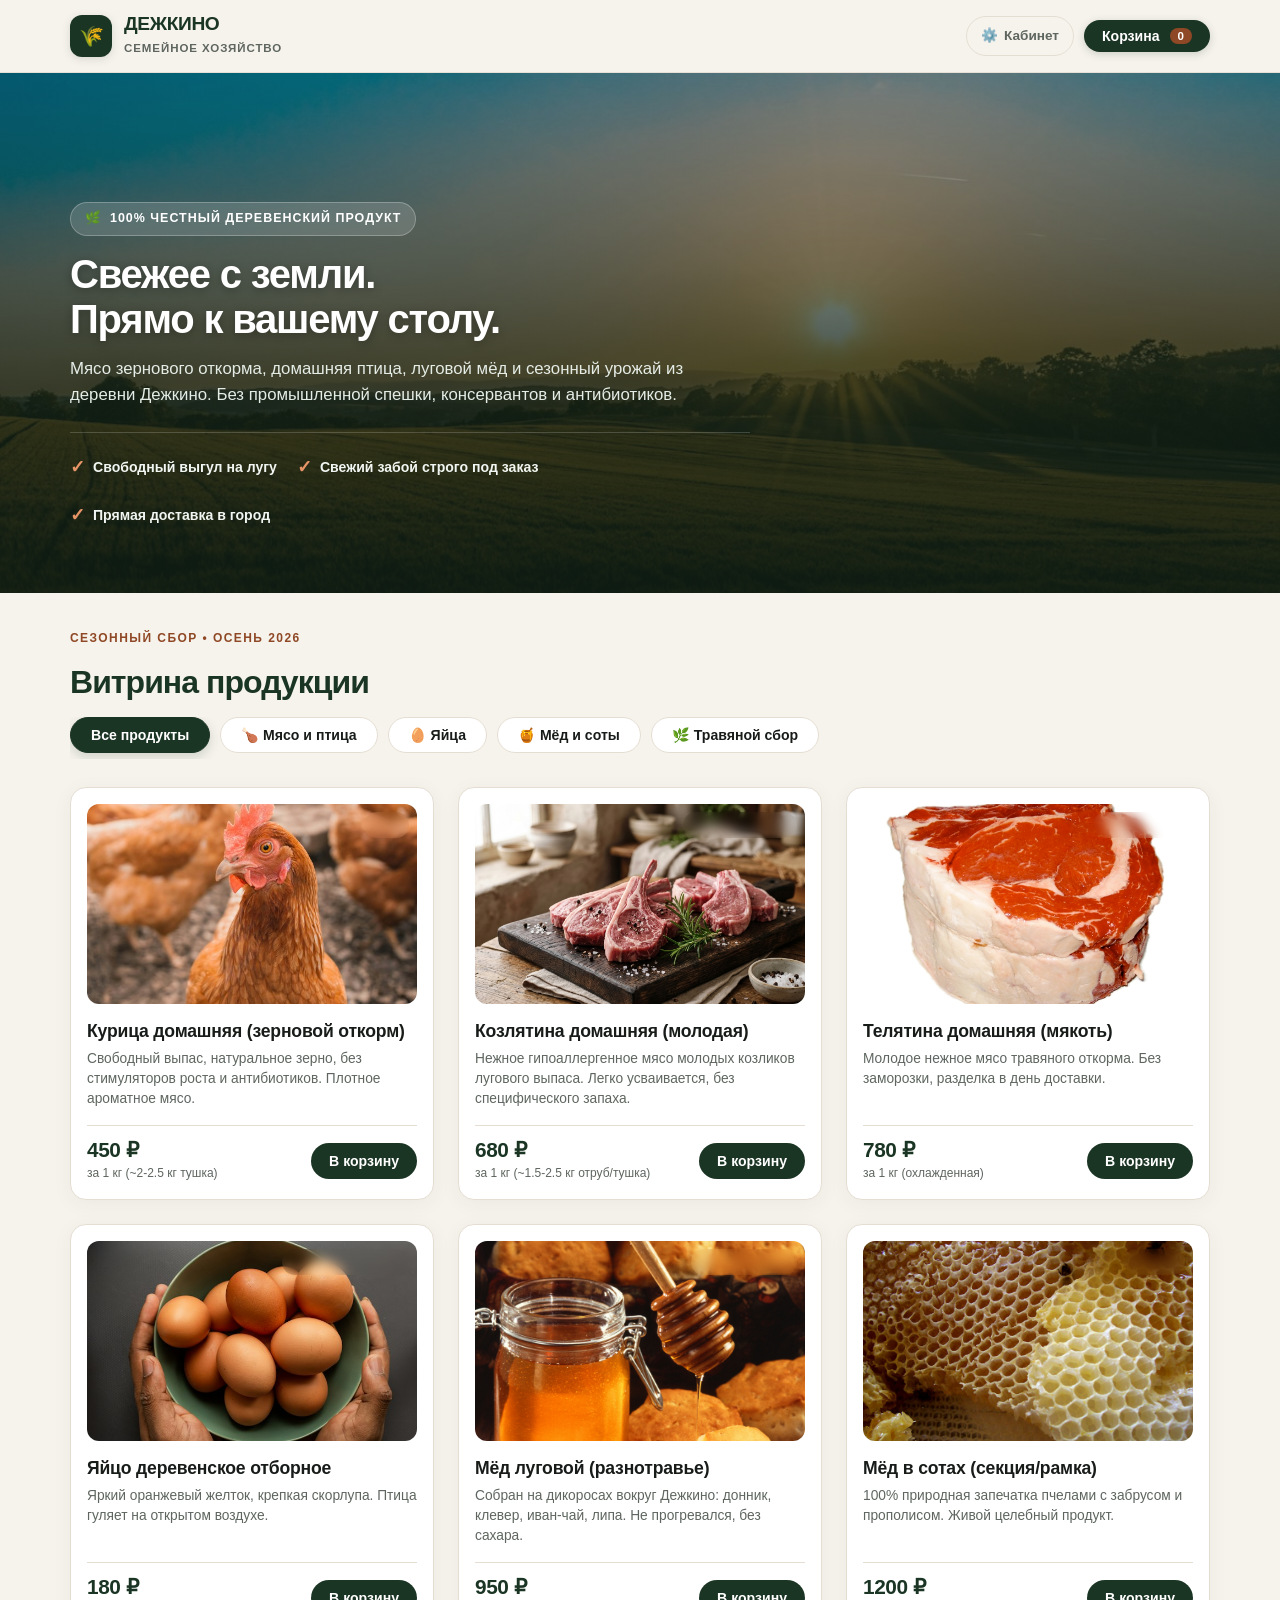
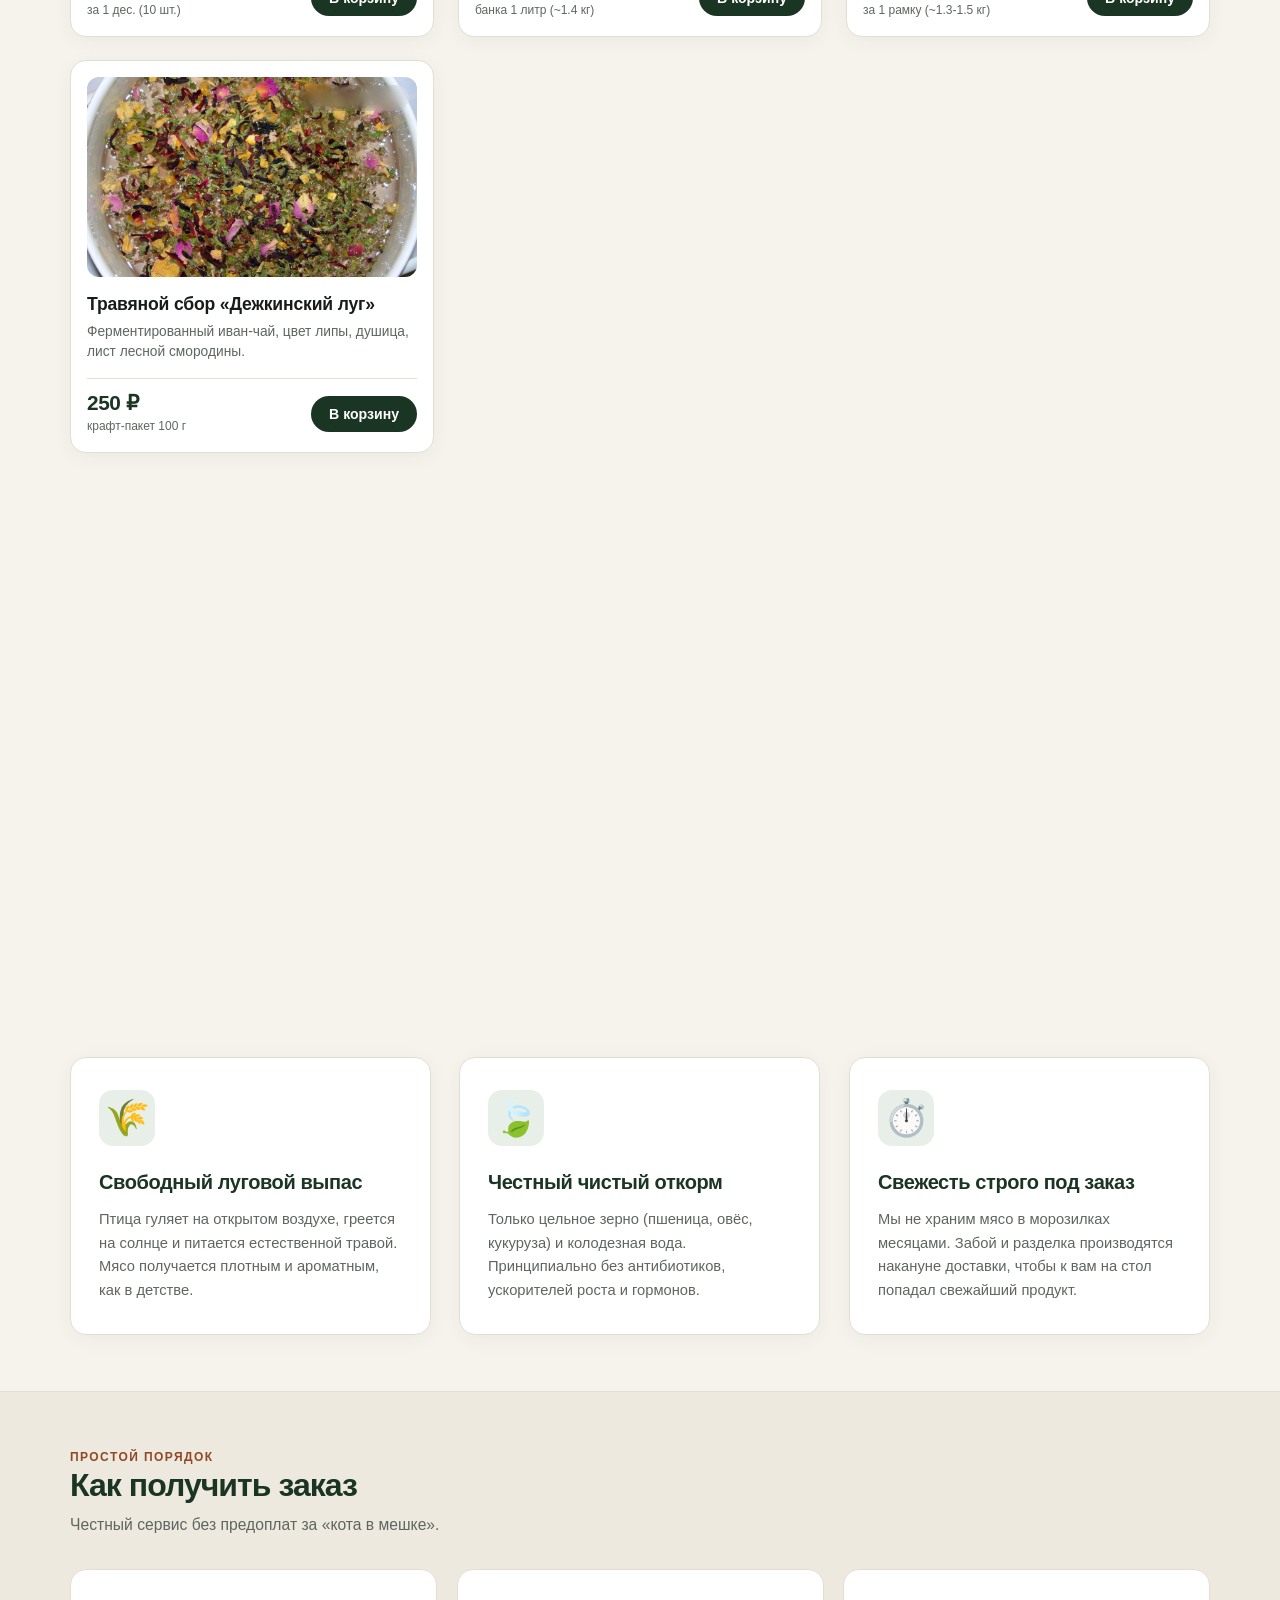
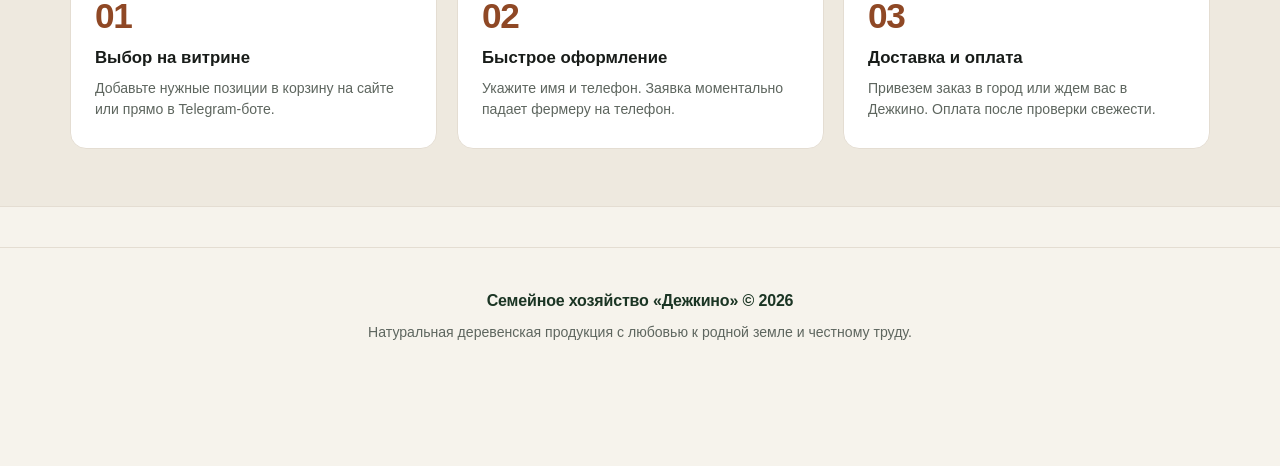
==== commit 94838961: "fix: resolve dark theme price contrast and admin login on static hosting" ====
--- a/web/index.html
+++ b/web/index.html
@@ -9,7 +9,7 @@
   <script src="https://telegram.org/js/telegram-web-app.js"></script>
 
   <!-- Стили -->
-  <link rel="stylesheet" href="css/style.css?v=3">
+  <link rel="stylesheet" href="css/style.css?v=5">
 </head>
 <body>
 
@@ -259,7 +259,7 @@
   </div>
 
   <!-- Скрипты -->
-  <script src="js/products.js?v=9"></script>
-  <script src="js/app.js?v=9"></script>
+  <script src="js/products.js?v=10"></script>
+  <script src="js/app.js?v=10"></script>
 </body>
 </html>
--- a/web/css/style.css
+++ b/web/css/style.css
@@ -44,6 +44,140 @@
   --bg-primary: var(--tg-theme-bg-color, #f6f3ec);
   --text-main: var(--tg-theme-text-color, #181c19);
   --bg-surface: var(--tg-theme-secondary-bg-color, #ffffff);
+}
+
+/* Высокая контрастность в тёмной теме Telegram / ОС */
+body.dark-theme,
+body.in-telegram.dark-theme {
+  --bg-primary: #121814;
+  --bg-surface: #1c2620;
+  --bg-surface-warm: #26332b;
+  --bg-surface-tint: #1c2b21;
+  --text-main: #f2f6f3;
+  --text-muted: #b0bfb2;
+  --color-forest: #4ade80;        /* Яркий сочный изумрудно-мятный цвет цен */
+  --color-forest-dark: #22c55e;
+  --color-earth: #f0956b;
+  --border-subtle: #2d3b31;
+}
+
+@media (prefers-color-scheme: dark) {
+  body.in-telegram {
+    --bg-primary: #121814;
+    --bg-surface: #1c2620;
+    --bg-surface-warm: #26332b;
+    --bg-surface-tint: #1c2b21;
+    --text-main: #f2f6f3;
+    --text-muted: #b0bfb2;
+    --color-forest: #4ade80;
+    --color-forest-dark: #22c55e;
+    --color-earth: #f0956b;
+    --border-subtle: #2d3b31;
+  }
+}
+
+/* Чёткая видимость цен и текстов в тёмной теме */
+body.dark-theme .price-val,
+@media (prefers-color-scheme: dark) {
+  body.in-telegram .price-val {
+    color: #4ade80 !important;
+    text-shadow: 0 1px 4px rgba(0, 0, 0, 0.4);
+  }
+  body.in-telegram .product-desc {
+    color: #b0bfb2 !important;
+  }
+  body.in-telegram .header {
+    background: rgba(18, 24, 20, 0.94) !important;
+    border-bottom: 1px solid rgba(45, 59, 49, 0.8) !important;
+  }
+  body.in-telegram .header-admin-btn {
+    color: #e4ece6 !important;
+    border-color: #3b4d40 !important;
+    background: #1c2620 !important;
+  }
+  body.in-telegram .category-btn {
+    background: #1c2620 !important;
+    border-color: #2d3b31 !important;
+    color: #f2f6f3 !important;
+  }
+  body.in-telegram .category-btn.active {
+    background: #2e593a !important;
+    color: #ffffff !important;
+  }
+  body.in-telegram .story-card,
+  body.in-telegram .step-card {
+    background: #1c2620 !important;
+    border-color: #2d3b31 !important;
+  }
+  body.in-telegram .story-card-title,
+  body.in-telegram .step-title {
+    color: #f2f6f3 !important;
+  }
+  body.in-telegram .story-card-text,
+  body.in-telegram .step-desc {
+    color: #b0bfb2 !important;
+  }
+  body.in-telegram .product-card {
+    background: #1c2620 !important;
+    border-color: #2d3b31 !important;
+  }
+  body.in-telegram .product-title {
+    color: #f2f6f3 !important;
+  }
+  body.in-telegram .product-badge {
+    background: rgba(38, 51, 43, 0.95) !important;
+    color: #4ade80 !important;
+  }
+}
+
+body.dark-theme .price-val {
+  color: #4ade80 !important;
+  text-shadow: 0 1px 4px rgba(0, 0, 0, 0.4);
+}
+body.dark-theme .product-desc {
+  color: #b0bfb2 !important;
+}
+body.dark-theme .header {
+  background: rgba(18, 24, 20, 0.94) !important;
+  border-bottom: 1px solid rgba(45, 59, 49, 0.8) !important;
+}
+body.dark-theme .header-admin-btn {
+  color: #e4ece6 !important;
+  border-color: #3b4d40 !important;
+  background: #1c2620 !important;
+}
+body.dark-theme .category-btn {
+  background: #1c2620 !important;
+  border-color: #2d3b31 !important;
+  color: #f2f6f3 !important;
+}
+body.dark-theme .category-btn.active {
+  background: #2e593a !important;
+  color: #ffffff !important;
+}
+body.dark-theme .story-card,
+body.dark-theme .step-card {
+  background: #1c2620 !important;
+  border-color: #2d3b31 !important;
+}
+body.dark-theme .story-card-title,
+body.dark-theme .step-title {
+  color: #f2f6f3 !important;
+}
+body.dark-theme .story-card-text,
+body.dark-theme .step-desc {
+  color: #b0bfb2 !important;
+}
+body.dark-theme .product-card {
+  background: #1c2620 !important;
+  border-color: #2d3b31 !important;
+}
+body.dark-theme .product-title {
+  color: #f2f6f3 !important;
+}
+body.dark-theme .product-badge {
+  background: rgba(38, 51, 43, 0.95) !important;
+  color: #4ade80 !important;
 }
 
 * {
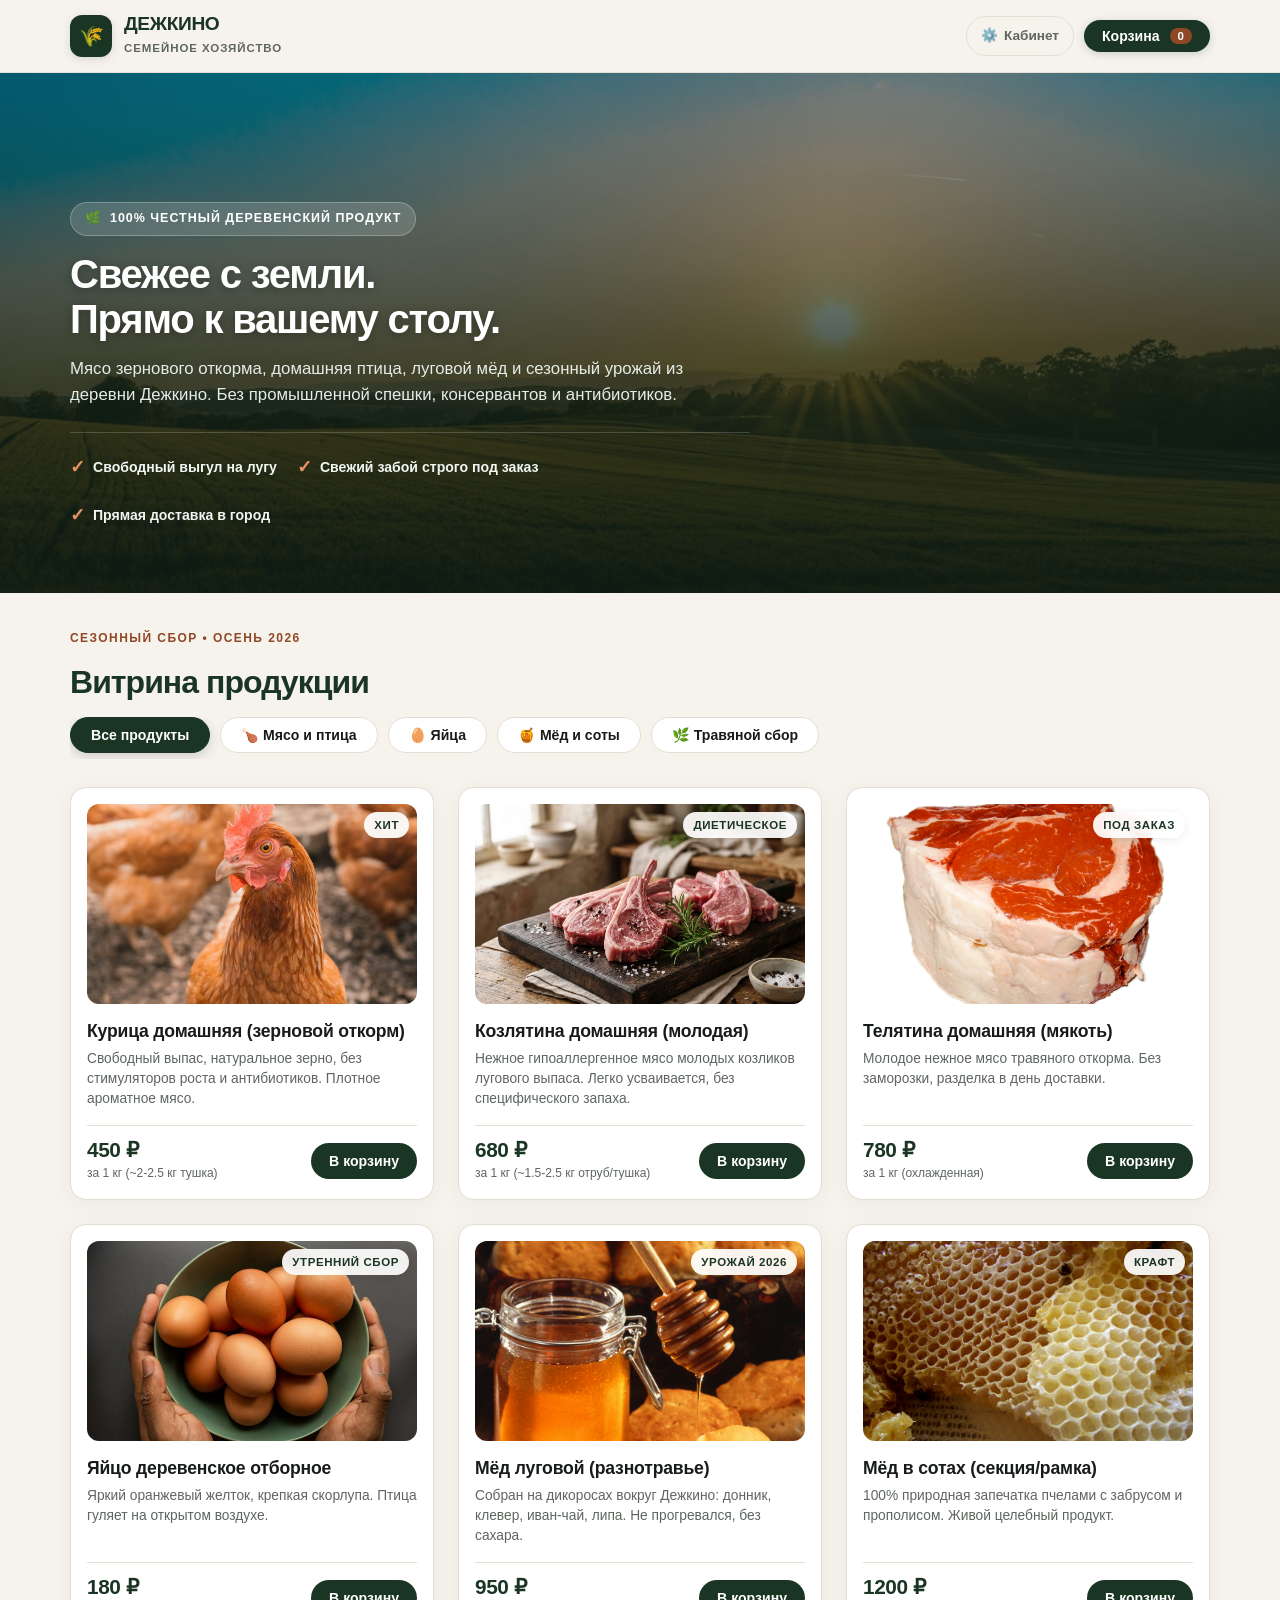
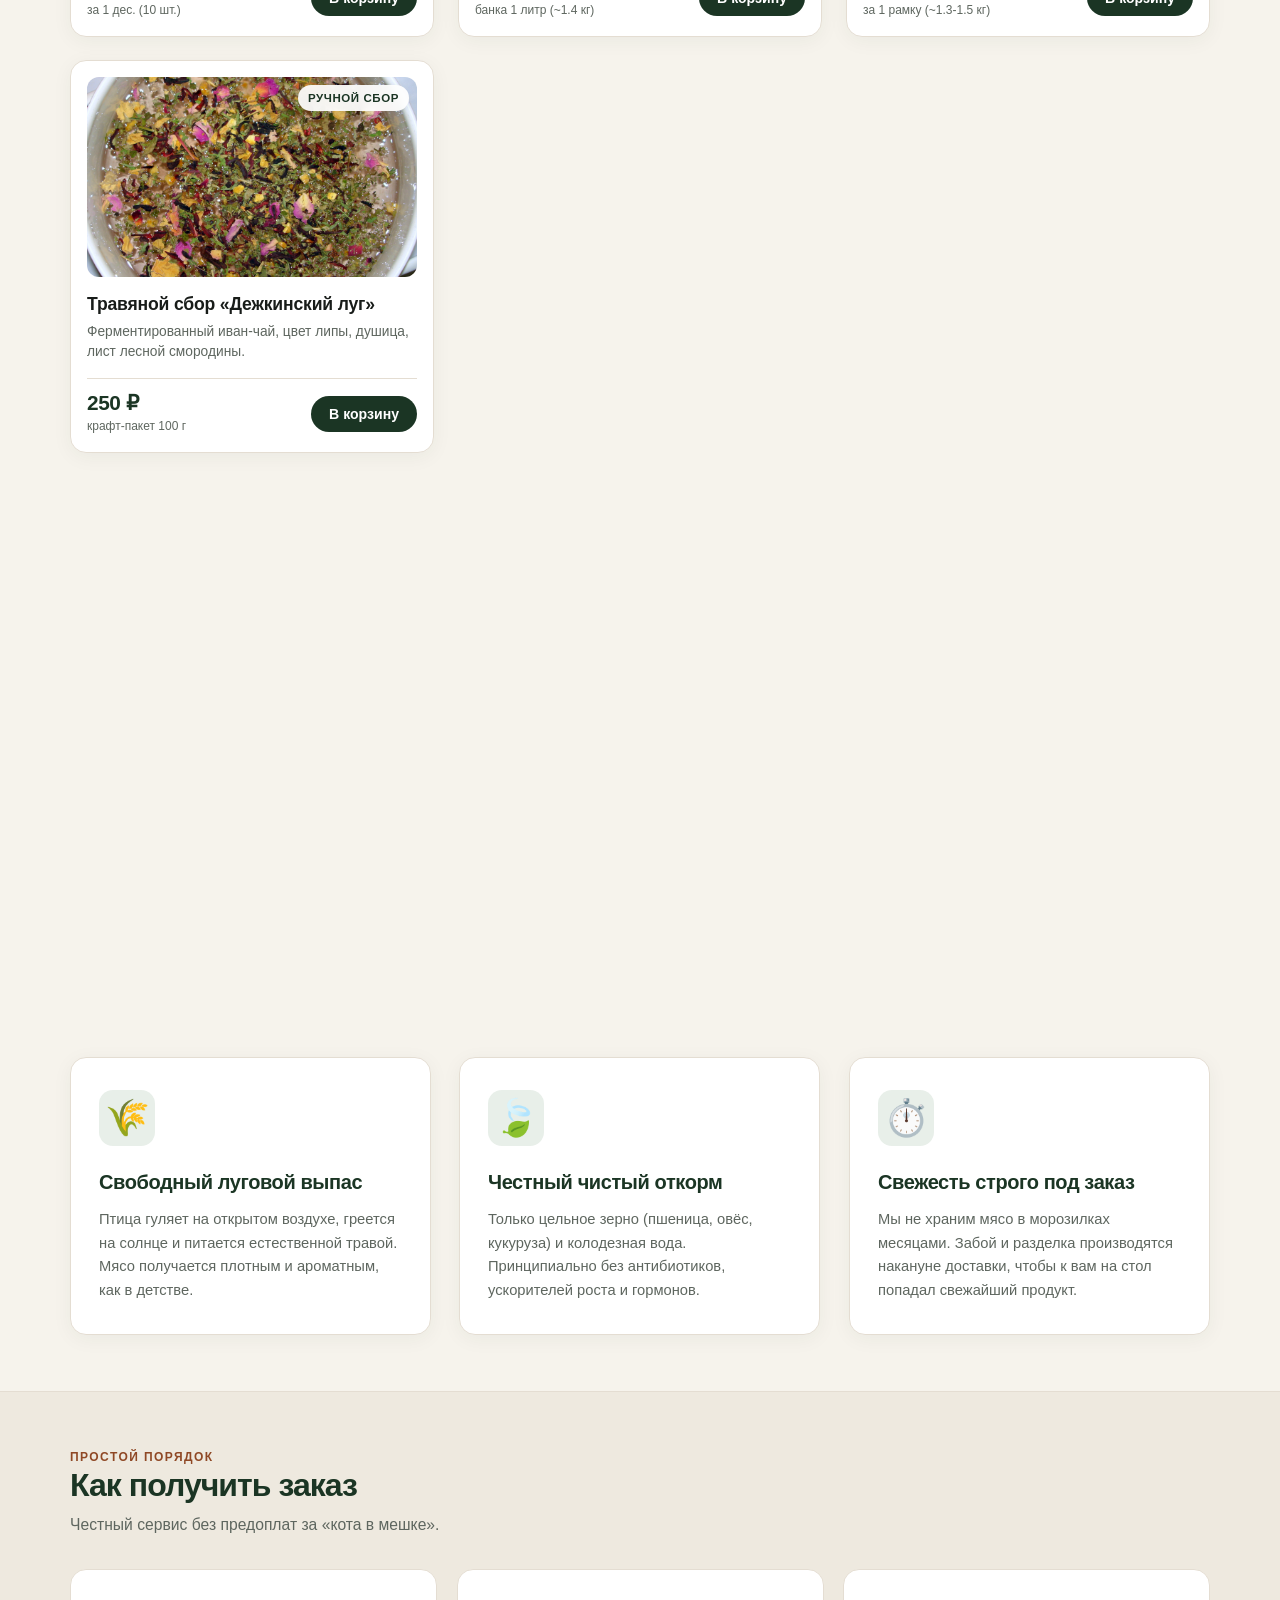
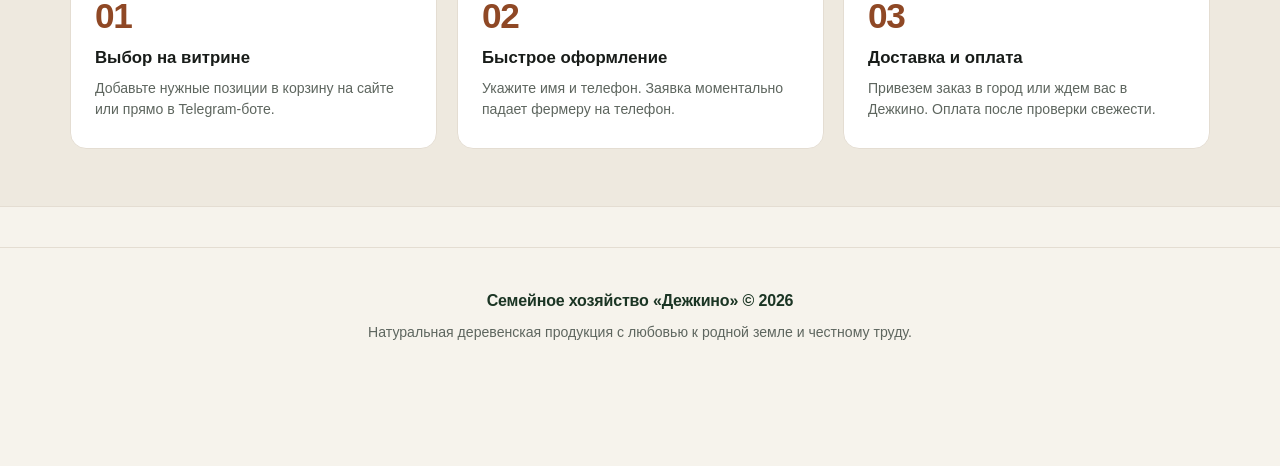
==== commit 7ed3f224: "feat: enable direct Telegram Bot API dispatch for orders on GitHub Pages" ====
--- a/web/index.html
+++ b/web/index.html
@@ -259,7 +259,7 @@
   </div>
 
   <!-- Скрипты -->
-  <script src="js/products.js?v=10"></script>
-  <script src="js/app.js?v=10"></script>
+  <script src="js/products.js?v=11"></script>
+  <script src="js/app.js?v=11"></script>
 </body>
 </html>
